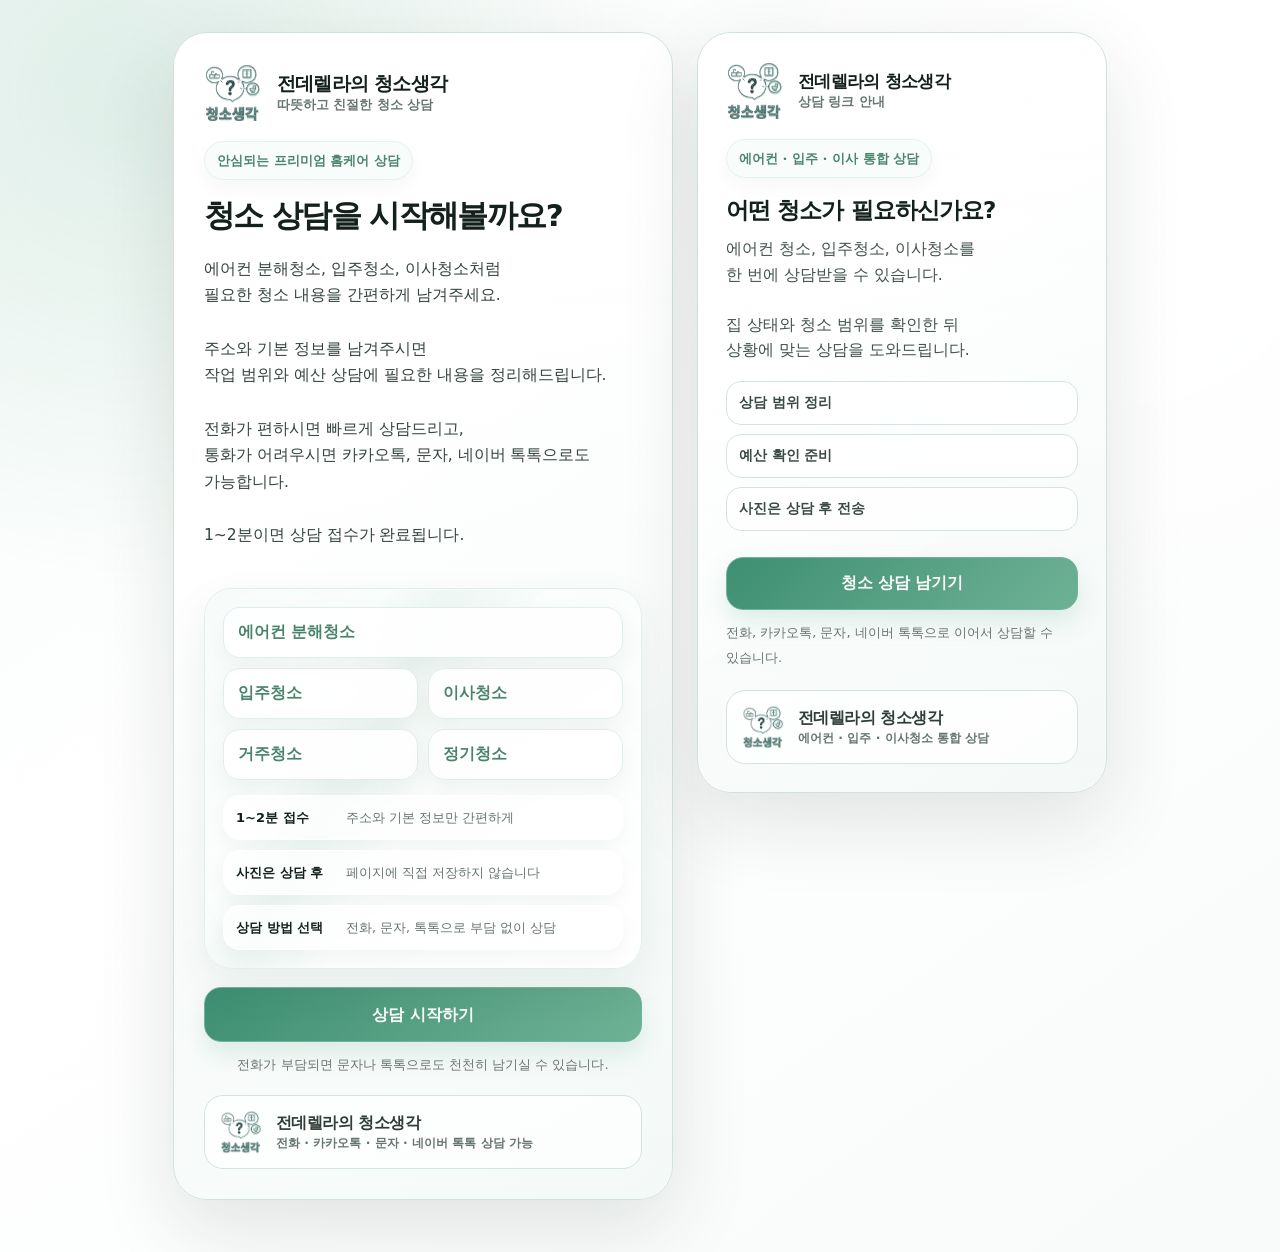
==== index.html @ 79b865c8 "Add Google Sheets lead intake webhook" ====
<!doctype html><html lang="ko"><head><meta charset="utf-8"><meta name="viewport" content="width=device-width,initial-scale=1"><title>라비 상담 링크</title><link rel="stylesheet" href="styles.css?v=20260610-lead-webhook"></head><body><div class="tabs"><button data-co="zendella">전데렐라</button><button data-co="tsunami">쓰나미</button><button data-co="sampleCompany">샘플</button></div><main class="wrap"><section id="app" class="card"></section><aside id="blog" class="blog"></aside></main><div id="modal" class="modal hide"></div><script src="company-settings.js?v=20260610-lead-webhook"></script><script src="app.js?v=20260610-lead-webhook"></script></body></html>
---- styles.css ----
:root{
  --main:#5EA98A;
  --sub:#F5FBF8;
  --btn:#3F9477;
  --ink:#14201b;
  --soft-ink:#2f3b35;
  --muted:#68756f;
  --line:#e4ece8;
  --paper:#ffffff;
  --wash:#fbfdfc;
  --shadow:0 28px 80px rgba(22,44,36,.12);
  --soft-shadow:0 16px 38px rgba(22,44,36,.08);
  font-family:-apple-system,BlinkMacSystemFont,"Pretendard","Noto Sans KR",system-ui,sans-serif;
}
*{box-sizing:border-box}
html{background:#f7fbf9}
body{margin:0;min-height:100vh;color:var(--ink);font-size:15.5px;line-height:1.62;background:
  radial-gradient(circle at 10% 8%,color-mix(in srgb,var(--main) 16%,transparent),transparent 30%),
  radial-gradient(circle at 88% 16%,rgba(255,255,255,.95),transparent 28%),
  linear-gradient(145deg,color-mix(in srgb,var(--sub) 86%,#fff),#fff 44%,#f8fbfa 100%);overflow-x:hidden}
body:before{content:"";position:fixed;inset:-20%;pointer-events:none;background:linear-gradient(115deg,transparent 0 30%,rgba(255,255,255,.5) 42%,transparent 55%);opacity:.45;animation:ambientDrift 14s ease-in-out infinite alternate}
button,input,textarea{font:inherit}button,a{touch-action:manipulation}a{text-decoration:none;color:inherit}.hide{display:none!important}.customer-mode .tabs{display:none}
.tabs{position:sticky;top:0;z-index:10;display:flex;gap:8px;justify-content:center;padding:12px;background:rgba(255,255,255,.78);backdrop-filter:blur(18px);border-bottom:1px solid rgba(255,255,255,.72)}
.tabs button{border:1px solid var(--line);background:#fff;border-radius:999px;padding:9px 15px;color:var(--muted);font-weight:760;cursor:pointer;transition:.22s ease}.tabs button.on,.tabs button:hover{background:var(--main);border-color:var(--main);color:#fff;box-shadow:0 10px 24px color-mix(in srgb,var(--main) 20%,transparent)}
.wrap{position:relative;width:min(100%,1060px);margin:0 auto;display:grid;grid-template-columns:minmax(340px,500px) minmax(300px,410px);gap:24px;justify-content:center;align-items:start;padding:32px 18px 52px}
.card,.blog{position:relative;background:linear-gradient(180deg,rgba(255,255,255,.98),rgba(255,255,255,.92));border:1px solid color-mix(in srgb,var(--main) 15%,var(--line));border-radius:34px;box-shadow:var(--shadow);overflow:hidden;transition:transform .28s ease,box-shadow .28s ease,border-color .28s ease}.card:before,.blog:before{content:"";position:absolute;inset:0;border-radius:inherit;pointer-events:none;background:linear-gradient(145deg,rgba(255,255,255,.85),transparent 32%,color-mix(in srgb,var(--main) 7%,transparent) 100%)}.card:hover,.blog:hover{transform:translateY(-4px);box-shadow:0 34px 90px rgba(22,44,36,.16);border-color:color-mix(in srgb,var(--main) 28%,var(--line))}
.card{min-height:720px;padding:30px;display:flex;flex-direction:column}.blog{padding:28px;position:sticky;top:28px}
.logo{width:54px;height:54px;border-radius:18px;background:linear-gradient(135deg,color-mix(in srgb,var(--main) 86%,#fff),var(--btn));display:grid;place-items:center;color:#fff;font-size:23px;font-weight:760;letter-spacing:-.04em;box-shadow:0 12px 24px color-mix(in srgb,var(--main) 16%,transparent),inset 0 1px 0 rgba(255,255,255,.42);overflow:hidden;flex:0 0 auto}.logo.has-image{width:62px;height:62px;border-radius:0;background:transparent;padding:0;border:0;box-shadow:none;overflow:visible}.logo.logo-tsunami.has-image{width:68px;height:68px}.logo.logo-zendella.has-image{width:60px;height:60px}.logo img{width:100%;height:100%;object-fit:contain;display:block}.brand .logo,.step-brand .logo,.brand-footer .logo{align-self:center}.brand-footer{position:relative;z-index:1;margin-top:20px;padding:14px 15px;border-radius:19px;background:rgba(255,255,255,.72);border:1px solid color-mix(in srgb,var(--main) 12%,var(--line));display:flex;align-items:center;gap:12px;color:#2f3d36;min-height:74px}.logo.footer-logo{width:46px;height:46px;border-radius:0;padding:0;overflow:visible}.logo.logo-tsunami.footer-logo{width:54px;height:54px}.logo.logo-zendella.footer-logo{width:44px;height:44px}.brand-copy{min-width:0;display:flex;flex-direction:column;justify-content:center;gap:3px;line-height:1.15}.brand-footer .brand-copy{gap:2px}.brand-footer span{display:block;font-weight:780;letter-spacing:-.035em;font-size:16px;line-height:1.16}.brand-footer small{display:block;color:var(--muted);font-weight:610;font-size:12.4px;line-height:1.22;margin-top:0}
.brand,.step-brand{position:relative;z-index:1;display:flex;align-items:center;gap:13px;min-width:0}.brand>div,.step-brand>div{min-width:0}.brand b,.step-brand b{display:block;font-size:18px;font-weight:780;letter-spacing:-.04em;line-height:1.12;white-space:nowrap}.brand small,.step-brand small{display:block;color:var(--muted);font-weight:610;font-size:12.5px;line-height:1.22;margin-top:0;white-space:nowrap}.hero-brand{margin-bottom:18px}.hero-brand b{font-size:18.8px;font-weight:800}.cta-brand{gap:12px;margin-bottom:18px}.cta-brand b{font-size:17px}.step-brand{margin-bottom:16px;padding-bottom:15px;border-bottom:1px solid color-mix(in srgb,var(--main) 10%,var(--line))}.step-brand .logo{width:50px;height:50px;border-radius:0;font-size:18px}.step-brand .logo.logo-tsunami.has-image{width:58px;height:58px}.step-brand .logo.logo-zendella.has-image{width:50px;height:50px}.step-brand .logo:not(.has-image){width:43px;border-radius:15px}.complete-brand{margin-bottom:10px}.complete-brand b{font-size:18px}.logo-tsunami+.brand-copy b{font-size:19px;font-weight:810;letter-spacing:-.045em}.cta-brand .logo-tsunami+.brand-copy b{font-size:17.6px}.step-brand .logo-tsunami+.brand-copy b,.complete-brand .logo-tsunami+.brand-copy b{font-size:18.3px}
.hero-kicker,.cta-chip{position:relative;z-index:1;display:inline-flex;align-items:center;width:max-content;max-width:100%;padding:8px 12px;border-radius:999px;background:color-mix(in srgb,var(--sub) 70%,#fff);border:1px solid color-mix(in srgb,var(--main) 16%,#fff);color:color-mix(in srgb,var(--main) 70%,#23312b);font-weight:760;font-size:13px;box-shadow:0 8px 18px rgba(22,44,36,.04);transition:background .26s ease,border-color .26s ease,color .26s ease,transform .26s ease}.hero-kicker:hover,.cta-chip:hover{background:color-mix(in srgb,var(--main) 9%,#fff);border-color:color-mix(in srgb,var(--main) 28%,#fff);color:color-mix(in srgb,var(--main) 78%,#14201b);transform:translateY(-1px)}
h1{position:relative;z-index:1;font-size:31px;line-height:1.18;letter-spacing:-.052em;margin:17px 0 12px;font-weight:760}h2{position:relative;z-index:1;font-size:23px;line-height:1.28;letter-spacing:-.04em;margin:18px 0 12px;font-weight:740}h3{font-size:15px;margin:22px 0 10px;font-weight:760;color:#26352f}p{position:relative;z-index:1;color:#43524b;margin:10px 0 15px;word-break:keep-all}small{color:var(--muted)}.hero-copy{color:#35443d;line-height:1.72}.micro-copy{text-align:center;font-size:13px;color:var(--muted);margin:12px 0 0}
.hero-art{position:relative;z-index:1;margin:24px 0 18px;padding:18px;border-radius:28px;background:linear-gradient(145deg,color-mix(in srgb,var(--sub) 82%,#fff),rgba(255,255,255,.96));border:1px solid color-mix(in srgb,var(--main) 18%,#fff);box-shadow:inset 0 1px 0 rgba(255,255,255,.8),0 18px 45px rgba(21,55,42,.07);overflow:hidden}.air-flow{position:absolute;inset:0;pointer-events:none;background:radial-gradient(ellipse at 20% 20%,rgba(255,255,255,.9),transparent 25%),linear-gradient(120deg,transparent 0 28%,color-mix(in srgb,var(--main) 10%,transparent) 38%,transparent 52%);opacity:.7;animation:airFlow 9s ease-in-out infinite alternate}.service-pills{position:relative;display:grid;grid-template-columns:1fr 1fr;gap:10px}.service-pills span:first-child{grid-column:1/-1}.service-pills span{display:block;padding:12px 14px;border-radius:17px;background:rgba(255,255,255,.92);border:1px solid color-mix(in srgb,var(--main) 20%,#fff);font-weight:760;color:color-mix(in srgb,var(--main) 72%,#14201b);box-shadow:0 10px 24px rgba(20,50,36,.055);animation:softFloat 4.8s ease-in-out infinite;transition:background .26s ease,border-color .26s ease,color .26s ease,transform .26s ease}.service-pills span:hover{background:color-mix(in srgb,var(--main) 8%,#fff);border-color:color-mix(in srgb,var(--main) 32%,#fff);color:color-mix(in srgb,var(--main) 82%,#14201b);transform:translateY(-2px)}.service-pills span:nth-child(2n){animation-delay:.5s}.service-pills span:nth-child(3n){animation-delay:1s}
.trust-panel{position:relative;display:grid;gap:10px;margin-top:15px}.trust-panel div{display:grid;grid-template-columns:102px 1fr;gap:8px;align-items:center;padding:11px 12px;border-radius:17px;background:rgba(255,255,255,.74);border:1px solid rgba(255,255,255,.9);box-shadow:0 8px 20px rgba(20,50,36,.045)}.trust-panel b{font-size:13px}.trust-panel span{color:var(--muted);font-size:12.5px}
.primary,.secondary,.ghost,.chip,.contact-chip,.action{position:relative;border-radius:17px;min-height:50px;padding:13px 18px;font-weight:710;cursor:pointer;transition:transform .2s ease,box-shadow .2s ease,filter .2s ease,background .2s ease,border-color .2s ease,color .2s ease;overflow:hidden}.full{width:100%}.primary,.primary-action{border:1px solid color-mix(in srgb,var(--btn) 72%,#fff);background:linear-gradient(135deg,color-mix(in srgb,var(--btn) 94%,#253b31),color-mix(in srgb,var(--main) 90%,#fff));color:#fff;box-shadow:0 12px 24px color-mix(in srgb,var(--main) 18%,transparent)}.primary:before,.primary-action:before{content:"";position:absolute;inset:-2px;background:linear-gradient(110deg,transparent 0 32%,rgba(255,255,255,.22) 48%,transparent 64%);transform:translateX(-135%);transition:transform .6s ease}.primary:hover:before,.primary-action:hover:before{transform:translateX(135%)}.primary:hover,.primary-action:hover{filter:brightness(1.045);transform:translateY(-1px);box-shadow:0 15px 28px color-mix(in srgb,var(--main) 22%,transparent)}.hero-btn{margin-top:auto;min-height:55px;font-size:15.8px;font-weight:730}.secondary,.secondary-action{background:rgba(255,255,255,.94);color:#22312a;border:1px solid color-mix(in srgb,var(--main) 18%,var(--line));box-shadow:none}.ghost{background:rgba(255,255,255,.68);color:var(--muted);border:1px solid var(--line);box-shadow:none}.secondary:hover,.secondary-action:hover,.ghost:hover{transform:translateY(-1px);box-shadow:0 10px 22px rgba(20,50,36,.065);background:color-mix(in srgb,var(--sub) 48%,#fff);border-color:color-mix(in srgb,var(--main) 30%,var(--line))}
.cta-brand{margin-bottom:18px}.cta-mini-list{position:relative;z-index:1;display:grid;gap:9px;margin:18px 0}.cta-mini-list span{padding:10px 12px;border-radius:15px;background:rgba(255,255,255,.76);border:1px solid color-mix(in srgb,var(--main) 12%,var(--line));color:#3c4a44;font-weight:690;font-size:13.5px}.blog .primary{margin-top:8px}
.topbar{position:relative;z-index:1;display:flex;align-items:center;gap:10px;margin-bottom:18px}.back{width:42px;height:42px;border:1px solid var(--line);background:#fff;border-radius:15px;font-size:28px;color:var(--muted);cursor:pointer;box-shadow:0 8px 18px rgba(20,50,36,.045)}.progress{position:relative;flex:1;height:42px;border-radius:999px;background:#f2f7f4;overflow:hidden;padding:11px 15px;color:var(--muted);font-size:13px;border:1px solid rgba(255,255,255,.8)}.progress b{position:relative;z-index:1;font-weight:710}.progress span{position:absolute;left:0;top:0;bottom:0;background:linear-gradient(90deg,color-mix(in srgb,var(--main) 18%,#fff),color-mix(in srgb,var(--main) 38%,#fff));transition:width .25s ease}
.step{position:relative;z-index:1;flex:1}.step input,.step textarea{width:100%;border:1px solid var(--line);background:rgba(255,255,255,.94);border-radius:19px;padding:15px 16px;outline:none;transition:border-color .2s ease,box-shadow .2s ease,background .2s ease;color:var(--ink)}.step textarea,#admin{min-height:108px;resize:vertical}.step input:focus,.step textarea:focus{border-color:var(--main);background:#fff;box-shadow:0 0 0 4px color-mix(in srgb,var(--main) 14%,transparent)}
.chips{display:grid;grid-template-columns:1fr 1fr;gap:10px}.service-chips{grid-template-columns:1fr}.chip{background:rgba(255,255,255,.9);border:1px solid var(--line);color:#2d3b35;text-align:center;display:flex;align-items:center;gap:7px;justify-content:center;line-height:1.35}.service-chips .chip{min-height:55px;justify-content:flex-start;padding-left:16px;background:linear-gradient(145deg,#fff,color-mix(in srgb,var(--sub) 45%,#fff))}.chip:hover{transform:translateY(-2px);border-color:color-mix(in srgb,var(--main) 34%,var(--line));box-shadow:0 13px 25px rgba(20,50,36,.085)}.chip.sel,.service-chips .chip.sel{background:linear-gradient(135deg,var(--btn),var(--main));border-color:var(--main);color:#fff;box-shadow:0 12px 26px color-mix(in srgb,var(--main) 23%,transparent);animation:selectedPulse .42s ease}.checkmark{display:inline-grid;place-items:center;width:20px;height:20px;border-radius:50%;background:rgba(255,255,255,.22);font-weight:820;font-size:12px}
.hint{margin-top:14px;padding:13px 14px;border-radius:17px;background:color-mix(in srgb,var(--sub) 72%,#fff);color:#52615b;border:1px solid color-mix(in srgb,var(--main) 13%,#fff);font-size:14px}.strong-hint{font-weight:720;color:#26342e}.notice-upload{margin:16px 0;padding:16px;border-radius:19px;background:#fff8ef;border:1px solid #efd9b9;color:#5b4527}.upload-actions{display:grid;grid-template-columns:1fr 1fr;gap:10px}.nav{position:relative;z-index:1;display:grid;grid-template-columns:1fr 1.35fr;gap:10px;margin-top:20px}
.date-picker-card{display:grid;gap:9px;margin:14px 0 10px;padding:14px;border-radius:19px;background:linear-gradient(145deg,#fff,color-mix(in srgb,var(--sub) 58%,#fff));border:1px solid color-mix(in srgb,var(--main) 20%,var(--line));box-shadow:0 10px 22px rgba(20,50,36,.055)}.date-picker-card span{font-weight:760;color:#2d3b35}.date-picker-card input[type="date"]{min-height:50px;border-radius:16px;border:1px solid color-mix(in srgb,var(--main) 24%,var(--line));background:#fff;padding:12px 14px;color:var(--ink);font-weight:760;cursor:pointer}.date-picker-card input[type="date"]:focus{border-color:var(--main);box-shadow:0 0 0 4px color-mix(in srgb,var(--main) 14%,transparent)}.selected-date{margin:8px 0 14px;padding:12px 14px;border-radius:16px;background:color-mix(in srgb,var(--main) 10%,#fff);border:1px solid color-mix(in srgb,var(--main) 18%,#fff);color:color-mix(in srgb,var(--main) 72%,#14201b);font-weight:780}.selected-date.muted-date{color:var(--muted);font-weight:690;background:rgba(255,255,255,.76)}
.schedule-subtitle{margin:18px 0 10px}.time-chips{margin-bottom:12px}.contact-choices{display:grid;grid-template-columns:1fr 1fr;gap:10px}.contact-chip{background:rgba(255,255,255,.95);border:1px solid color-mix(in srgb,var(--main) 12%,var(--line));color:#2d3b35;display:flex;align-items:center;justify-content:center;gap:7px;text-align:center;line-height:1.25;box-shadow:none}.contact-chip span:not(.checkmark){font-weight:710}.contact-chip small{display:block;margin-left:2px;font-size:11.8px;font-weight:620;color:color-mix(in srgb,var(--main) 58%,var(--muted))}.contact-chip.phone{grid-column:1/-1;min-height:56px;background:rgba(255,255,255,.98);border-color:color-mix(in srgb,var(--main) 26%,var(--line));color:color-mix(in srgb,var(--main) 74%,#18241f)}.contact-chip:hover{background:color-mix(in srgb,var(--sub) 42%,#fff);border-color:color-mix(in srgb,var(--main) 28%,var(--line));transform:translateY(-1px)}.contact-chip.sel{background:color-mix(in srgb,var(--main) 9%,#fff);border-color:color-mix(in srgb,var(--main) 50%,var(--line));color:color-mix(in srgb,var(--main) 76%,#14201b);box-shadow:0 8px 18px color-mix(in srgb,var(--main) 9%,transparent);animation:selectedPulse .42s ease}.contact-chip.sel .checkmark{background:var(--main);color:#fff}.quick-contact{display:grid;grid-template-columns:1fr 1fr;gap:9px;margin:14px 0}.quick-contact a{display:flex;align-items:center;justify-content:center;min-height:48px;border-radius:16px;border:1px solid color-mix(in srgb,var(--main) 17%,var(--line));font-weight:690;background:#fff;color:#22312a;transition:.2s ease}.quick-contact a:hover{transform:translateY(-1px);background:color-mix(in srgb,var(--sub) 44%,#fff);box-shadow:0 9px 20px rgba(20,50,36,.06)}.quick-contact-main{grid-column:1/-1;background:linear-gradient(135deg,color-mix(in srgb,var(--btn) 94%,#253b31),color-mix(in srgb,var(--main) 90%,#fff))!important;color:#fff!important;border:1px solid color-mix(in srgb,var(--btn) 72%,#fff)!important;box-shadow:0 12px 24px color-mix(in srgb,var(--main) 17%,transparent)!important;font-weight:730}.disabled{opacity:.44;pointer-events:none;filter:grayscale(.18)}
.complete{position:relative;z-index:1;padding-bottom:10px}.summary{display:grid;gap:10px;margin:14px 0}.summary div{display:grid;grid-template-columns:120px 1fr;gap:10px;background:rgba(255,255,255,.86);border:1px solid var(--line);border-radius:17px;padding:12px}.summary b{color:var(--muted);font-weight:690}.summary span{font-weight:710;color:#18241f}.actions{display:grid;gap:9px;margin:18px 0}.action{display:flex;align-items:center;justify-content:center;text-align:center}.secondary-action{min-height:48px}.phone-action{font-size:16.4px;min-height:58px;font-weight:740}.copy-area{display:flex;justify-content:center;margin:10px 0 4px}.copy-button{min-height:38px;padding:8px 13px;border-radius:999px;font-size:12.8px;font-weight:650;color:var(--muted);background:rgba(255,255,255,.5)}#adminHidden.admin-hidden,#admin.admin-hidden{position:absolute;left:-9999px;width:1px;height:1px;opacity:0;pointer-events:none}.summary-panel{margin-top:12px}.summary-panel textarea{width:100%;min-height:180px;border:1px solid var(--line);border-radius:17px;padding:13px;background:#fff;color:#26352f}.action small{display:block;margin-top:3px;font-size:11.5px;color:var(--muted);font-weight:620}.important-photo{padding:13px 14px;border-radius:17px;background:#fff4db;border:1px solid #efd39b;color:#5b3e00;font-weight:760;margin-bottom:14px}

.brand,.brand-footer{will-change:transform;animation:brandEnter .42s ease both}.hero-brand{animation-delay:.03s}.cta-brand{animation-delay:.12s}.blog{animation:brandEnter .5s ease .08s both}.brand:not(.step-brand),.brand-footer{transition:transform .28s ease,box-shadow .28s ease,border-color .28s ease,background .28s ease}.brand:not(.step-brand):hover,.brand-footer:hover{transform:translateY(-3px);box-shadow:0 14px 30px color-mix(in srgb,var(--main) 12%,transparent);border-color:color-mix(in srgb,var(--main) 24%,var(--line));background:rgba(255,255,255,.78)}.brand .logo img,.step-brand .logo img,.brand-footer .logo img{animation:logoAirFloat 5.2s ease-in-out infinite;transform-origin:center}.brand .logo-tsunami img,.step-brand .logo-tsunami img,.brand-footer .logo-tsunami img{animation:tsunamiVisibleFloat 3.6s ease-in-out infinite!important}.logo-tsunami.has-image{animation:tsunamiLogoLift 3.6s ease-in-out infinite!important;will-change:transform,filter}.primary,.primary-action,.quick-contact-main{will-change:transform}.secondary,.secondary-action,.ghost,.contact-chip,.quick-contact a,.cta-mini-list span{transition:transform .22s ease,box-shadow .22s ease,background .22s ease,border-color .22s ease,color .22s ease}.cta-mini-list span:hover{background:color-mix(in srgb,var(--main) 7%,#fff);border-color:color-mix(in srgb,var(--main) 24%,var(--line));color:#25352e;transform:translateY(-1px)}
.modal-card{width:min(92vw,540px);max-height:86vh;overflow:auto;background:#fff;border-radius:30px;padding:25px;box-shadow:0 30px 90px rgba(0,0,0,.22)}#modal{position:fixed;inset:0;z-index:99;background:rgba(13,25,20,.38);backdrop-filter:blur(10px);display:grid;place-items:center;padding:18px}.modal-card ol{padding-left:22px}.modal-card li{margin:12px 0;color:#44514b}
@keyframes ambientDrift{from{transform:translateX(-4%) rotate(0deg)}to{transform:translateX(4%) rotate(3deg)}}@keyframes airFlow{from{transform:translateX(-2%);opacity:.55}to{transform:translateX(3%);opacity:.82}}@keyframes softFloat{0%,100%{transform:translateY(0)}50%{transform:translateY(-3px)}}@keyframes selectedPulse{0%{transform:scale(.98)}60%{transform:scale(1.015)}100%{transform:scale(1)}}@keyframes brandEnter{from{opacity:0;transform:translateY(8px)}to{opacity:1;transform:translateY(0)}}@keyframes logoAirFloat{0%,100%{transform:translateY(0)}50%{transform:translateY(-1.6px)}}@keyframes logoWaveFloat{0%,100%{transform:translateY(0) translateX(0)}50%{transform:translateY(-1.8px) translateX(1.2px)}}@keyframes tsunamiLogoFloat{0%,100%{transform:translateY(0) translateX(0) rotate(0deg)}50%{transform:translateY(-1.8px) translateX(1px) rotate(.35deg)}}@keyframes tsunamiVisibleFloat{0%,100%{transform:translateY(0) translateX(0) scale(1)}50%{transform:translateY(-3.4px) translateX(1.6px) scale(1.018)}}@keyframes tsunamiLogoLift{0%,100%{transform:translateY(0) rotate(0deg);filter:drop-shadow(0 3px 5px color-mix(in srgb,var(--main) 8%,transparent))}50%{transform:translateY(-2.4px) rotate(.45deg);filter:drop-shadow(0 8px 12px color-mix(in srgb,var(--main) 18%,transparent))}}
@media(prefers-reduced-motion:reduce){*,*:before,*:after{animation:none!important;transition:none!important;scroll-behavior:auto!important}.card:hover,.blog:hover,.brand:not(.step-brand):hover,.brand-footer:hover,.primary:hover,.primary-action:hover,.secondary:hover,.secondary-action:hover,.ghost:hover,.chip:hover,.contact-chip:hover,.quick-contact a:hover,.service-pills span:hover,.hero-kicker:hover,.cta-chip:hover{transform:none!important}}@media(max-width:820px){body{font-size:15px}.wrap{grid-template-columns:1fr;width:min(100%,520px);padding:14px 12px 28px;gap:14px}.blog{position:static}.card,.blog{border-radius:27px;padding:22px}.card{min-height:calc(100vh - 28px)}h1{font-size:25px}.step h1,.complete h1{font-size:23px}.service-pills,.chips,.service-chips,.contact-choices,.quick-contact{grid-template-columns:1fr}.service-pills span:first-child,.contact-chip.phone,.quick-contact-main{grid-column:auto}.trust-panel div{grid-template-columns:1fr;gap:2px}.primary,.secondary,.ghost,.chip,.contact-chip,.action{min-height:48px;padding:12px 15px;border-radius:16px}.brand,.step-brand{gap:11px}.brand b,.step-brand b{font-size:17px;line-height:1.12}.hero-brand b{font-size:18px}.logo-tsunami+.brand-copy b{font-size:18.2px}.cta-brand .logo-tsunami+.brand-copy b{font-size:17.2px}.brand small,.step-brand small{font-size:12px;line-height:1.22;white-space:normal}.brand .logo.has-image{width:54px;height:54px}.brand .logo.logo-tsunami.has-image{width:60px;height:60px}.brand .logo.logo-zendella.has-image{width:52px;height:52px}.step-brand .logo.logo-tsunami.has-image{width:54px;height:54px}.step-brand .logo.logo-zendella.has-image{width:48px;height:48px}.brand-footer{min-height:70px;padding:13px 14px;gap:11px}.brand-footer span{font-size:15.2px}.brand-footer small{font-size:12px;line-height:1.22}.logo.logo-tsunami.footer-logo{width:50px;height:50px}.logo.logo-zendella.footer-logo{width:42px;height:42px}.nav{grid-template-columns:1fr;position:sticky;bottom:0;padding-top:14px;background:linear-gradient(180deg,transparent,rgba(255,255,255,.98) 36%)}.summary div{grid-template-columns:1fr;gap:4px}.upload-actions{grid-template-columns:1fr}.hero-copy{font-size:15px}.micro-copy{text-align:left}.blog{display:block}}
@media(max-width:380px){.card,.blog{padding:19px 16px}.logo{width:48px;height:48px}.logo.has-image{width:50px;height:50px}.logo.logo-tsunami.has-image{width:56px;height:56px}.logo.logo-zendella.has-image{width:48px;height:48px}.brand{gap:9px}.brand b{font-size:16px;letter-spacing:-.04em}.hero-brand b{font-size:17px}.logo-tsunami+.brand-copy b{font-size:17.2px}.brand small{font-size:11.8px;line-height:1.2}.brand-footer{gap:9px;padding:12px;min-height:66px}.brand-footer span{font-size:14.6px}.brand-footer small{font-size:11.7px}.logo.logo-tsunami.footer-logo{width:48px;height:48px}.logo.logo-zendella.footer-logo{width:40px;height:40px}h1{font-size:23px}.trust-panel span{font-size:12px}}
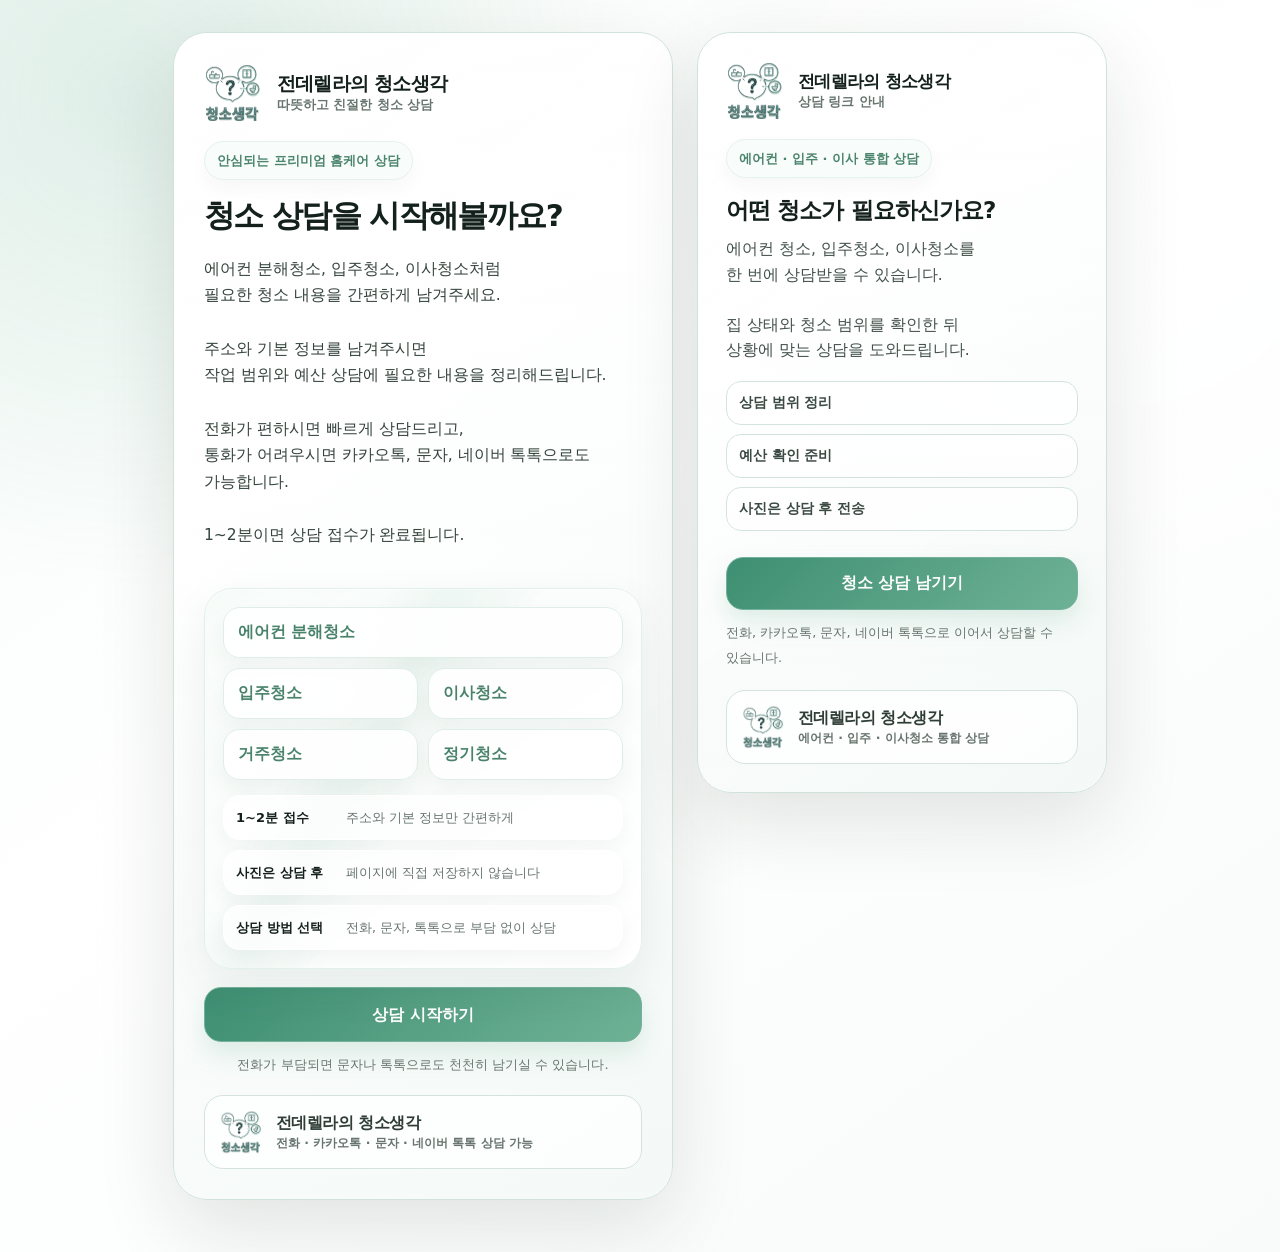
==== commit 33586efc: "Shorten direct SMS consultation draft" ====
--- a/index.html
+++ b/index.html
@@ -1 +1 @@
-<!doctype html><html lang="ko"><head><meta charset="utf-8"><meta name="viewport" content="width=device-width,initial-scale=1"><title>라비 상담 링크</title><link rel="stylesheet" href="styles.css?v=20260610-lead-webhook"></head><body><div class="tabs"><button data-co="zendella">전데렐라</button><button data-co="tsunami">쓰나미</button><button data-co="sampleCompany">샘플</button></div><main class="wrap"><section id="app" class="card"></section><aside id="blog" class="blog"></aside></main><div id="modal" class="modal hide"></div><script src="company-settings.js?v=20260610-lead-webhook"></script><script src="app.js?v=20260610-lead-webhook"></script></body></html>+<!doctype html><html lang="ko"><head><meta charset="utf-8"><meta name="viewport" content="width=device-width,initial-scale=1"><title>라비 상담 링크</title><link rel="stylesheet" href="styles.css?v=20260610-sms-direct-short"></head><body><div class="tabs"><button data-co="zendella">전데렐라</button><button data-co="tsunami">쓰나미</button><button data-co="sampleCompany">샘플</button></div><main class="wrap"><section id="app" class="card"></section><aside id="blog" class="blog"></aside></main><div id="modal" class="modal hide"></div><script src="company-settings.js?v=20260610-sms-direct-short"></script><script src="app.js?v=20260610-sms-direct-short"></script></body></html>
--- a/styles.css
+++ b/styles.css
@@ -39,7 +39,7 @@
 .hint{margin-top:14px;padding:13px 14px;border-radius:17px;background:color-mix(in srgb,var(--sub) 72%,#fff);color:#52615b;border:1px solid color-mix(in srgb,var(--main) 13%,#fff);font-size:14px}.strong-hint{font-weight:720;color:#26342e}.notice-upload{margin:16px 0;padding:16px;border-radius:19px;background:#fff8ef;border:1px solid #efd9b9;color:#5b4527}.upload-actions{display:grid;grid-template-columns:1fr 1fr;gap:10px}.nav{position:relative;z-index:1;display:grid;grid-template-columns:1fr 1.35fr;gap:10px;margin-top:20px}
 .date-picker-card{display:grid;gap:9px;margin:14px 0 10px;padding:14px;border-radius:19px;background:linear-gradient(145deg,#fff,color-mix(in srgb,var(--sub) 58%,#fff));border:1px solid color-mix(in srgb,var(--main) 20%,var(--line));box-shadow:0 10px 22px rgba(20,50,36,.055)}.date-picker-card span{font-weight:760;color:#2d3b35}.date-picker-card input[type="date"]{min-height:50px;border-radius:16px;border:1px solid color-mix(in srgb,var(--main) 24%,var(--line));background:#fff;padding:12px 14px;color:var(--ink);font-weight:760;cursor:pointer}.date-picker-card input[type="date"]:focus{border-color:var(--main);box-shadow:0 0 0 4px color-mix(in srgb,var(--main) 14%,transparent)}.selected-date{margin:8px 0 14px;padding:12px 14px;border-radius:16px;background:color-mix(in srgb,var(--main) 10%,#fff);border:1px solid color-mix(in srgb,var(--main) 18%,#fff);color:color-mix(in srgb,var(--main) 72%,#14201b);font-weight:780}.selected-date.muted-date{color:var(--muted);font-weight:690;background:rgba(255,255,255,.76)}
 .schedule-subtitle{margin:18px 0 10px}.time-chips{margin-bottom:12px}.contact-choices{display:grid;grid-template-columns:1fr 1fr;gap:10px}.contact-chip{background:rgba(255,255,255,.95);border:1px solid color-mix(in srgb,var(--main) 12%,var(--line));color:#2d3b35;display:flex;align-items:center;justify-content:center;gap:7px;text-align:center;line-height:1.25;box-shadow:none}.contact-chip span:not(.checkmark){font-weight:710}.contact-chip small{display:block;margin-left:2px;font-size:11.8px;font-weight:620;color:color-mix(in srgb,var(--main) 58%,var(--muted))}.contact-chip.phone{grid-column:1/-1;min-height:56px;background:rgba(255,255,255,.98);border-color:color-mix(in srgb,var(--main) 26%,var(--line));color:color-mix(in srgb,var(--main) 74%,#18241f)}.contact-chip:hover{background:color-mix(in srgb,var(--sub) 42%,#fff);border-color:color-mix(in srgb,var(--main) 28%,var(--line));transform:translateY(-1px)}.contact-chip.sel{background:color-mix(in srgb,var(--main) 9%,#fff);border-color:color-mix(in srgb,var(--main) 50%,var(--line));color:color-mix(in srgb,var(--main) 76%,#14201b);box-shadow:0 8px 18px color-mix(in srgb,var(--main) 9%,transparent);animation:selectedPulse .42s ease}.contact-chip.sel .checkmark{background:var(--main);color:#fff}.quick-contact{display:grid;grid-template-columns:1fr 1fr;gap:9px;margin:14px 0}.quick-contact a{display:flex;align-items:center;justify-content:center;min-height:48px;border-radius:16px;border:1px solid color-mix(in srgb,var(--main) 17%,var(--line));font-weight:690;background:#fff;color:#22312a;transition:.2s ease}.quick-contact a:hover{transform:translateY(-1px);background:color-mix(in srgb,var(--sub) 44%,#fff);box-shadow:0 9px 20px rgba(20,50,36,.06)}.quick-contact-main{grid-column:1/-1;background:linear-gradient(135deg,color-mix(in srgb,var(--btn) 94%,#253b31),color-mix(in srgb,var(--main) 90%,#fff))!important;color:#fff!important;border:1px solid color-mix(in srgb,var(--btn) 72%,#fff)!important;box-shadow:0 12px 24px color-mix(in srgb,var(--main) 17%,transparent)!important;font-weight:730}.disabled{opacity:.44;pointer-events:none;filter:grayscale(.18)}
-.complete{position:relative;z-index:1;padding-bottom:10px}.summary{display:grid;gap:10px;margin:14px 0}.summary div{display:grid;grid-template-columns:120px 1fr;gap:10px;background:rgba(255,255,255,.86);border:1px solid var(--line);border-radius:17px;padding:12px}.summary b{color:var(--muted);font-weight:690}.summary span{font-weight:710;color:#18241f}.actions{display:grid;gap:9px;margin:18px 0}.action{display:flex;align-items:center;justify-content:center;text-align:center}.secondary-action{min-height:48px}.phone-action{font-size:16.4px;min-height:58px;font-weight:740}.copy-area{display:flex;justify-content:center;margin:10px 0 4px}.copy-button{min-height:38px;padding:8px 13px;border-radius:999px;font-size:12.8px;font-weight:650;color:var(--muted);background:rgba(255,255,255,.5)}#adminHidden.admin-hidden,#admin.admin-hidden{position:absolute;left:-9999px;width:1px;height:1px;opacity:0;pointer-events:none}.summary-panel{margin-top:12px}.summary-panel textarea{width:100%;min-height:180px;border:1px solid var(--line);border-radius:17px;padding:13px;background:#fff;color:#26352f}.action small{display:block;margin-top:3px;font-size:11.5px;color:var(--muted);font-weight:620}.important-photo{padding:13px 14px;border-radius:17px;background:#fff4db;border:1px solid #efd39b;color:#5b3e00;font-weight:760;margin-bottom:14px}
+.complete{position:relative;z-index:1;padding-bottom:10px}.summary{display:grid;gap:10px;margin:14px 0}.summary div{display:grid;grid-template-columns:120px 1fr;gap:10px;background:rgba(255,255,255,.86);border:1px solid var(--line);border-radius:17px;padding:12px}.summary b{color:var(--muted);font-weight:690}.summary span{font-weight:710;color:#18241f}.actions{display:grid;gap:9px;margin:18px 0}.action{display:flex;align-items:center;justify-content:center;text-align:center}.sms-help{margin:-2px 2px 6px;padding:10px 12px;border-radius:14px;background:color-mix(in srgb,var(--sub) 56%,#fff);border:1px solid color-mix(in srgb,var(--main) 12%,var(--line));color:var(--muted);font-size:12.8px;line-height:1.45;text-align:center}.secondary-action{min-height:48px}.phone-action{font-size:16.4px;min-height:58px;font-weight:740}.copy-area{display:flex;justify-content:center;margin:10px 0 4px}.copy-button{min-height:38px;padding:8px 13px;border-radius:999px;font-size:12.8px;font-weight:650;color:var(--muted);background:rgba(255,255,255,.5)}#adminHidden.admin-hidden,#admin.admin-hidden{position:absolute;left:-9999px;width:1px;height:1px;opacity:0;pointer-events:none}.summary-panel{margin-top:12px}.summary-panel textarea{width:100%;min-height:180px;border:1px solid var(--line);border-radius:17px;padding:13px;background:#fff;color:#26352f}.action small{display:block;margin-top:3px;font-size:11.5px;color:var(--muted);font-weight:620}.important-photo{padding:13px 14px;border-radius:17px;background:#fff4db;border:1px solid #efd39b;color:#5b3e00;font-weight:760;margin-bottom:14px}
 
 .brand,.brand-footer{will-change:transform;animation:brandEnter .42s ease both}.hero-brand{animation-delay:.03s}.cta-brand{animation-delay:.12s}.blog{animation:brandEnter .5s ease .08s both}.brand:not(.step-brand),.brand-footer{transition:transform .28s ease,box-shadow .28s ease,border-color .28s ease,background .28s ease}.brand:not(.step-brand):hover,.brand-footer:hover{transform:translateY(-3px);box-shadow:0 14px 30px color-mix(in srgb,var(--main) 12%,transparent);border-color:color-mix(in srgb,var(--main) 24%,var(--line));background:rgba(255,255,255,.78)}.brand .logo img,.step-brand .logo img,.brand-footer .logo img{animation:logoAirFloat 5.2s ease-in-out infinite;transform-origin:center}.brand .logo-tsunami img,.step-brand .logo-tsunami img,.brand-footer .logo-tsunami img{animation:tsunamiVisibleFloat 3.6s ease-in-out infinite!important}.logo-tsunami.has-image{animation:tsunamiLogoLift 3.6s ease-in-out infinite!important;will-change:transform,filter}.primary,.primary-action,.quick-contact-main{will-change:transform}.secondary,.secondary-action,.ghost,.contact-chip,.quick-contact a,.cta-mini-list span{transition:transform .22s ease,box-shadow .22s ease,background .22s ease,border-color .22s ease,color .22s ease}.cta-mini-list span:hover{background:color-mix(in srgb,var(--main) 7%,#fff);border-color:color-mix(in srgb,var(--main) 24%,var(--line));color:#25352e;transform:translateY(-1px)}
 .modal-card{width:min(92vw,540px);max-height:86vh;overflow:auto;background:#fff;border-radius:30px;padding:25px;box-shadow:0 30px 90px rgba(0,0,0,.22)}#modal{position:fixed;inset:0;z-index:99;background:rgba(13,25,20,.38);backdrop-filter:blur(10px);display:grid;place-items:center;padding:18px}.modal-card ol{padding-left:22px}.modal-card li{margin:12px 0;color:#44514b}
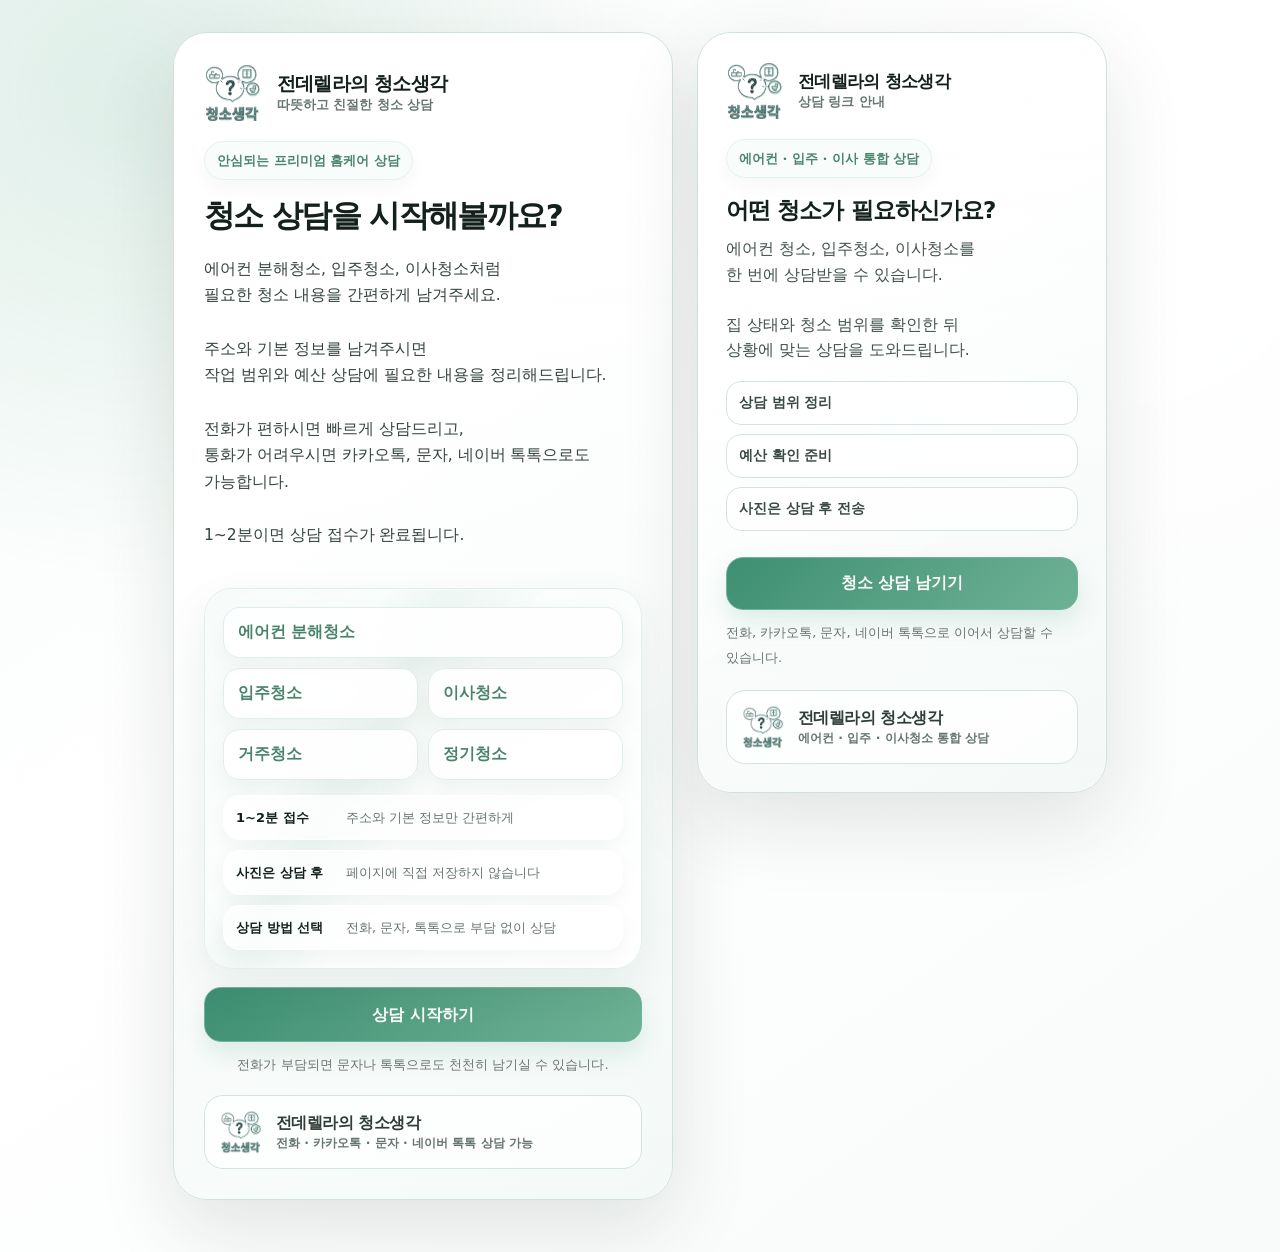
==== commit 78d868dd: "Fix lead submit success detection" ====
--- a/index.html
+++ b/index.html
@@ -1 +1 @@
-<!doctype html><html lang="ko"><head><meta charset="utf-8"><meta name="viewport" content="width=device-width,initial-scale=1"><title>라비 상담 링크</title><link rel="stylesheet" href="styles.css?v=20260610-sms-direct-short"></head><body><div class="tabs"><button data-co="zendella">전데렐라</button><button data-co="tsunami">쓰나미</button><button data-co="sampleCompany">샘플</button></div><main class="wrap"><section id="app" class="card"></section><aside id="blog" class="blog"></aside></main><div id="modal" class="modal hide"></div><script src="company-settings.js?v=20260610-sms-direct-short"></script><script src="app.js?v=20260610-sms-direct-short"></script></body></html>+<!doctype html><html lang="ko"><head><meta charset="utf-8"><meta name="viewport" content="width=device-width,initial-scale=1"><title>라비 상담 링크</title><link rel="stylesheet" href="styles.css?v=20260610-sms-direct-short"></head><body><div class="tabs"><button data-co="zendella">전데렐라</button><button data-co="tsunami">쓰나미</button><button data-co="sampleCompany">샘플</button></div><main class="wrap"><section id="app" class="card"></section><aside id="blog" class="blog"></aside></main><div id="modal" class="modal hide"></div><script src="company-settings.js?v=20260611-lead-webhook"></script><script src="app.js?v=20260611-beacon-submit"></script></body></html>
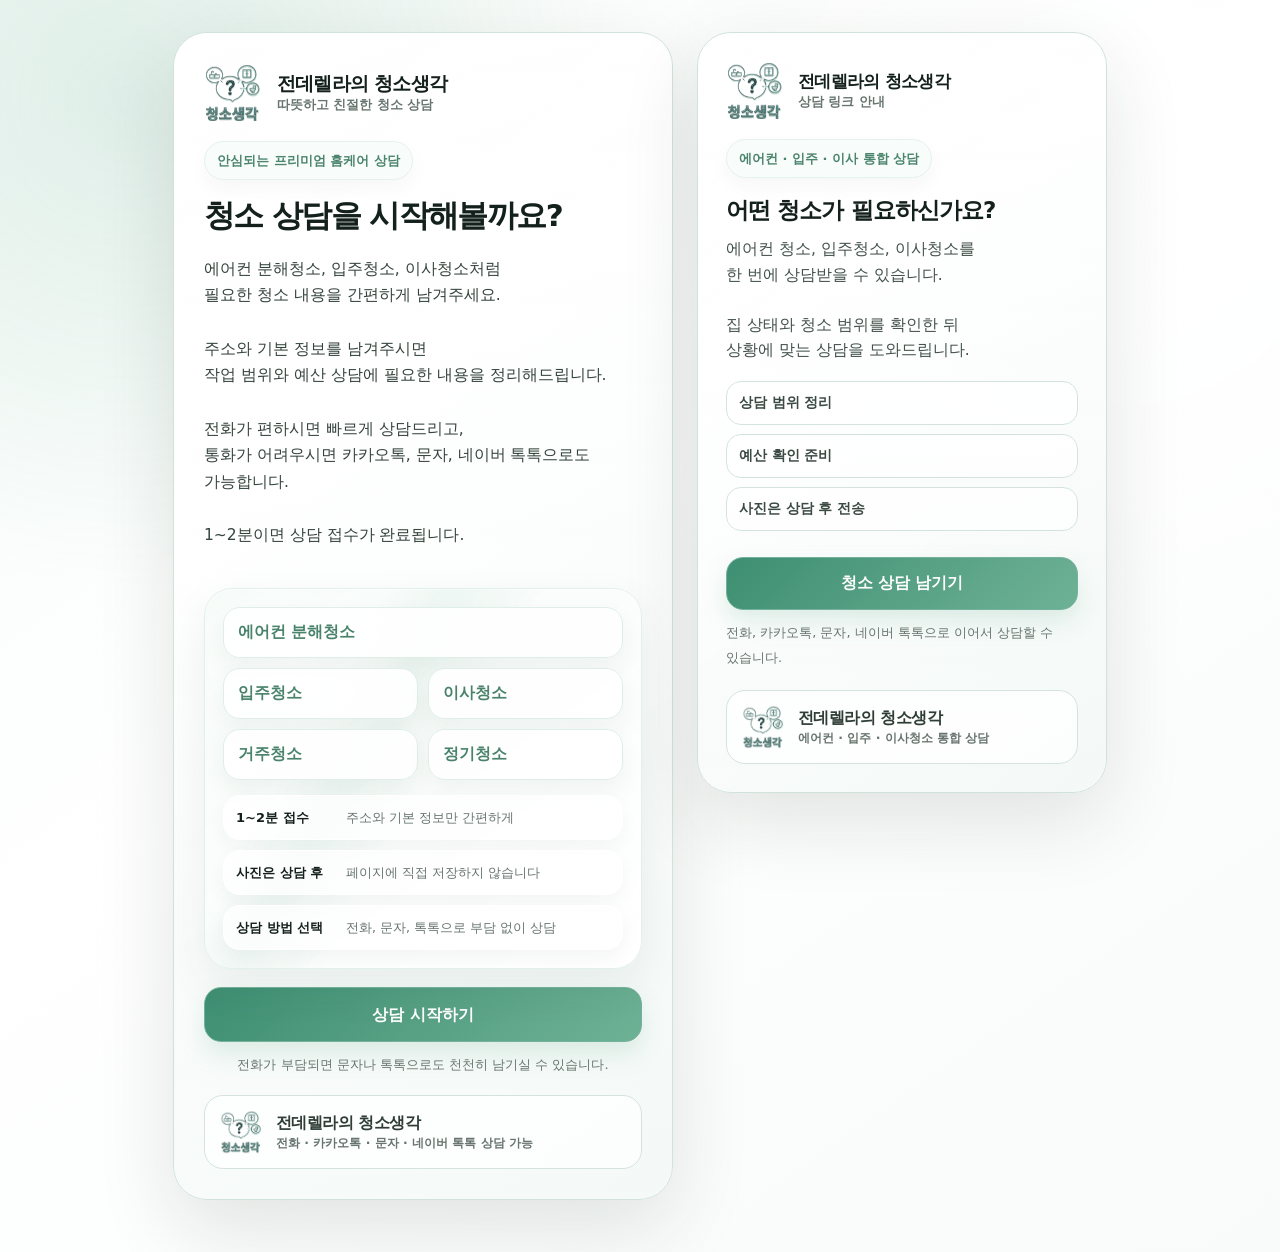
==== commit 6241a7be: "Update lead webhook Web App URL" ====
--- a/index.html
+++ b/index.html
@@ -1 +1 @@
-<!doctype html><html lang="ko"><head><meta charset="utf-8"><meta name="viewport" content="width=device-width,initial-scale=1"><title>라비 상담 링크</title><link rel="stylesheet" href="styles.css?v=20260610-sms-direct-short"></head><body><div class="tabs"><button data-co="zendella">전데렐라</button><button data-co="tsunami">쓰나미</button><button data-co="sampleCompany">샘플</button></div><main class="wrap"><section id="app" class="card"></section><aside id="blog" class="blog"></aside></main><div id="modal" class="modal hide"></div><script src="company-settings.js?v=20260611-lead-webhook"></script><script src="app.js?v=20260611-beacon-submit"></script></body></html>+<!doctype html><html lang="ko"><head><meta charset="utf-8"><meta name="viewport" content="width=device-width,initial-scale=1"><title>라비 상담 링크</title><link rel="stylesheet" href="styles.css?v=20260610-sms-direct-short"></head><body><div class="tabs"><button data-co="zendella">전데렐라</button><button data-co="tsunami">쓰나미</button><button data-co="sampleCompany">샘플</button></div><main class="wrap"><section id="app" class="card"></section><aside id="blog" class="blog"></aside></main><div id="modal" class="modal hide"></div><script src="company-settings.js?v=20260611-new-webapp-url"></script><script src="app.js?v=20260611-beacon-submit"></script></body></html>
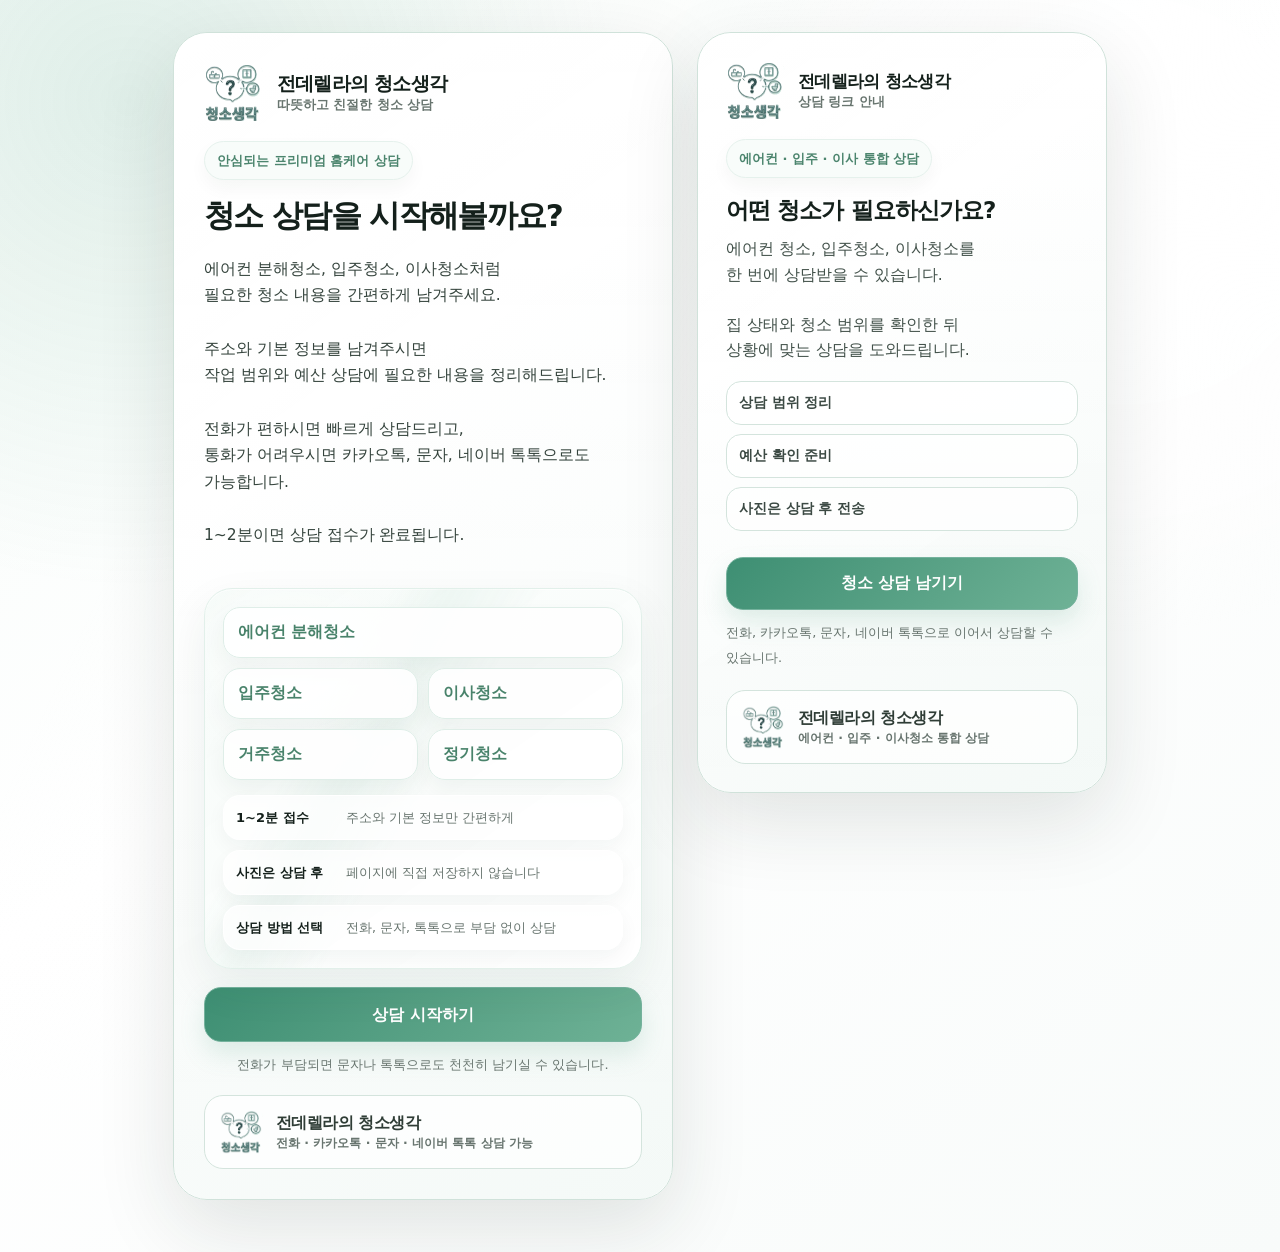
==== commit 117b7e76: "Send full lead payload via fetch" ====
--- a/index.html
+++ b/index.html
@@ -1 +1 @@
-<!doctype html><html lang="ko"><head><meta charset="utf-8"><meta name="viewport" content="width=device-width,initial-scale=1"><title>라비 상담 링크</title><link rel="stylesheet" href="styles.css?v=20260610-sms-direct-short"></head><body><div class="tabs"><button data-co="zendella">전데렐라</button><button data-co="tsunami">쓰나미</button><button data-co="sampleCompany">샘플</button></div><main class="wrap"><section id="app" class="card"></section><aside id="blog" class="blog"></aside></main><div id="modal" class="modal hide"></div><script src="company-settings.js?v=20260611-new-webapp-url"></script><script src="app.js?v=20260611-beacon-submit"></script></body></html>+<!doctype html><html lang="ko"><head><meta charset="utf-8"><meta name="viewport" content="width=device-width,initial-scale=1"><title>라비 상담 링크</title><link rel="stylesheet" href="styles.css?v=20260610-sms-direct-short"></head><body><div class="tabs"><button data-co="zendella">전데렐라</button><button data-co="tsunami">쓰나미</button><button data-co="sampleCompany">샘플</button></div><main class="wrap"><section id="app" class="card"></section><aside id="blog" class="blog"></aside></main><div id="modal" class="modal hide"></div><script src="company-settings.js?v=20260611-new-webapp-url"></script><script src="app.js?v=20260611-fetch-lead-payload"></script></body></html>
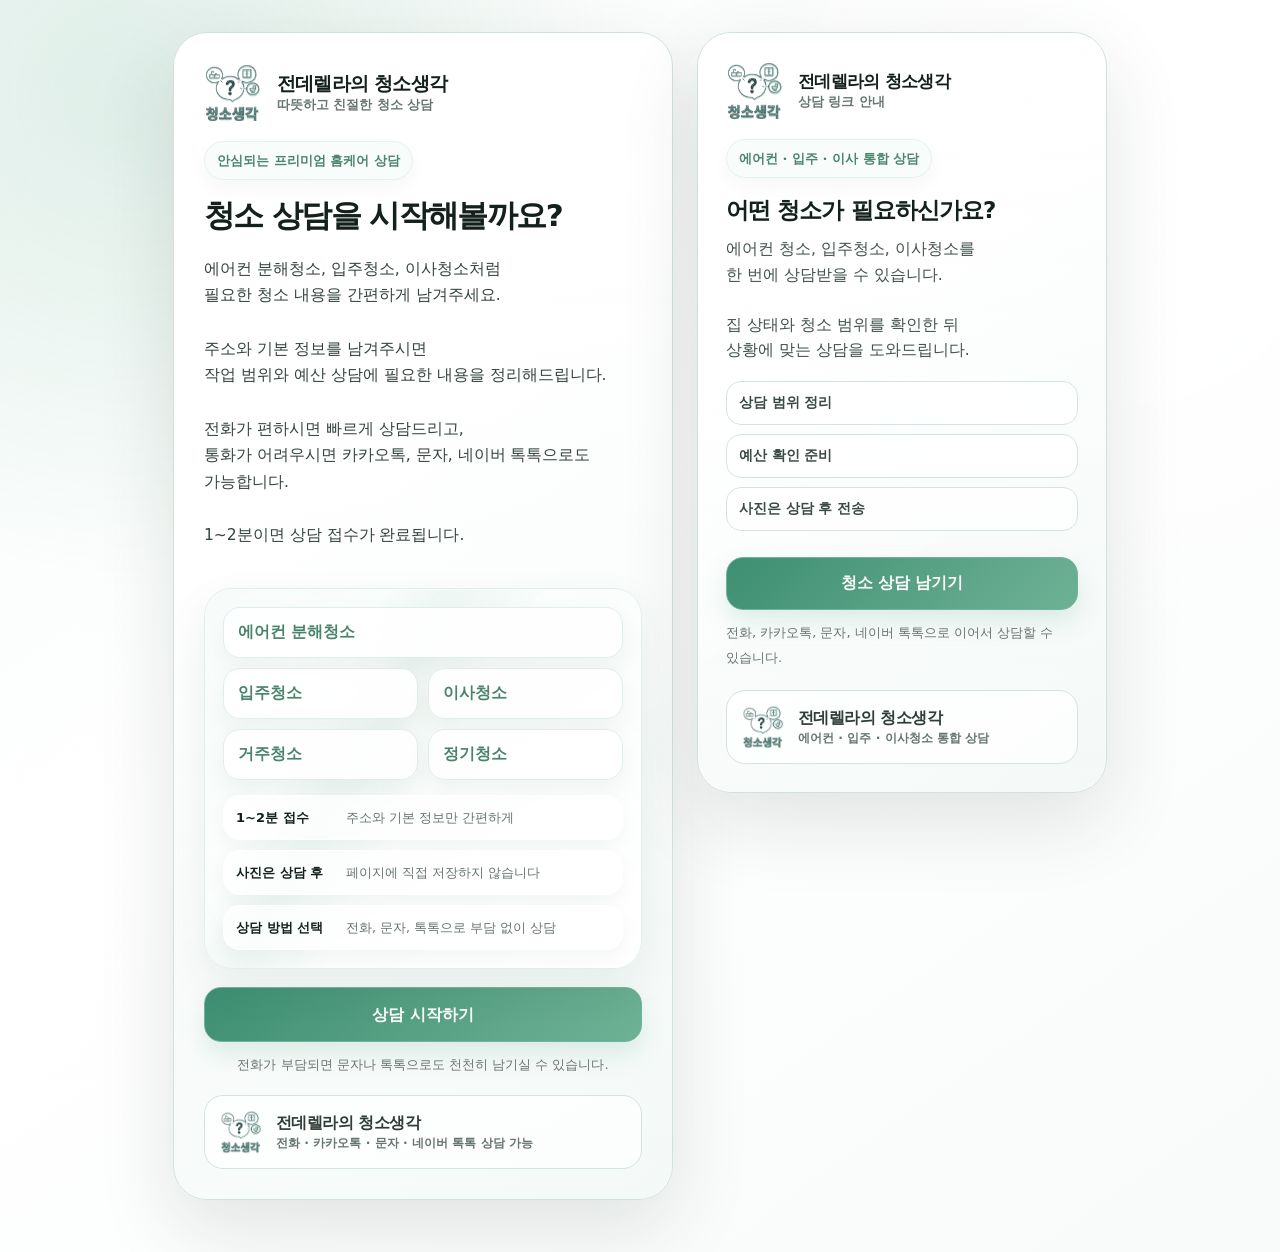
==== commit a48cebd7: "Submit lead payload as form data" ====
--- a/index.html
+++ b/index.html
@@ -1 +1 @@
-<!doctype html><html lang="ko"><head><meta charset="utf-8"><meta name="viewport" content="width=device-width,initial-scale=1"><title>라비 상담 링크</title><link rel="stylesheet" href="styles.css?v=20260610-sms-direct-short"></head><body><div class="tabs"><button data-co="zendella">전데렐라</button><button data-co="tsunami">쓰나미</button><button data-co="sampleCompany">샘플</button></div><main class="wrap"><section id="app" class="card"></section><aside id="blog" class="blog"></aside></main><div id="modal" class="modal hide"></div><script src="company-settings.js?v=20260611-new-webapp-url"></script><script src="app.js?v=20260611-fetch-lead-payload"></script></body></html>+<!doctype html><html lang="ko"><head><meta charset="utf-8"><meta name="viewport" content="width=device-width,initial-scale=1"><title>라비 상담 링크</title><link rel="stylesheet" href="styles.css?v=20260610-sms-direct-short"></head><body><div class="tabs"><button data-co="zendella">전데렐라</button><button data-co="tsunami">쓰나미</button><button data-co="sampleCompany">샘플</button></div><main class="wrap"><section id="app" class="card"></section><aside id="blog" class="blog"></aside></main><div id="modal" class="modal hide"></div><script src="company-settings.js?v=20260611-new-webapp-url"></script><script src="app.js?v=20260611-form-payload"></script></body></html>
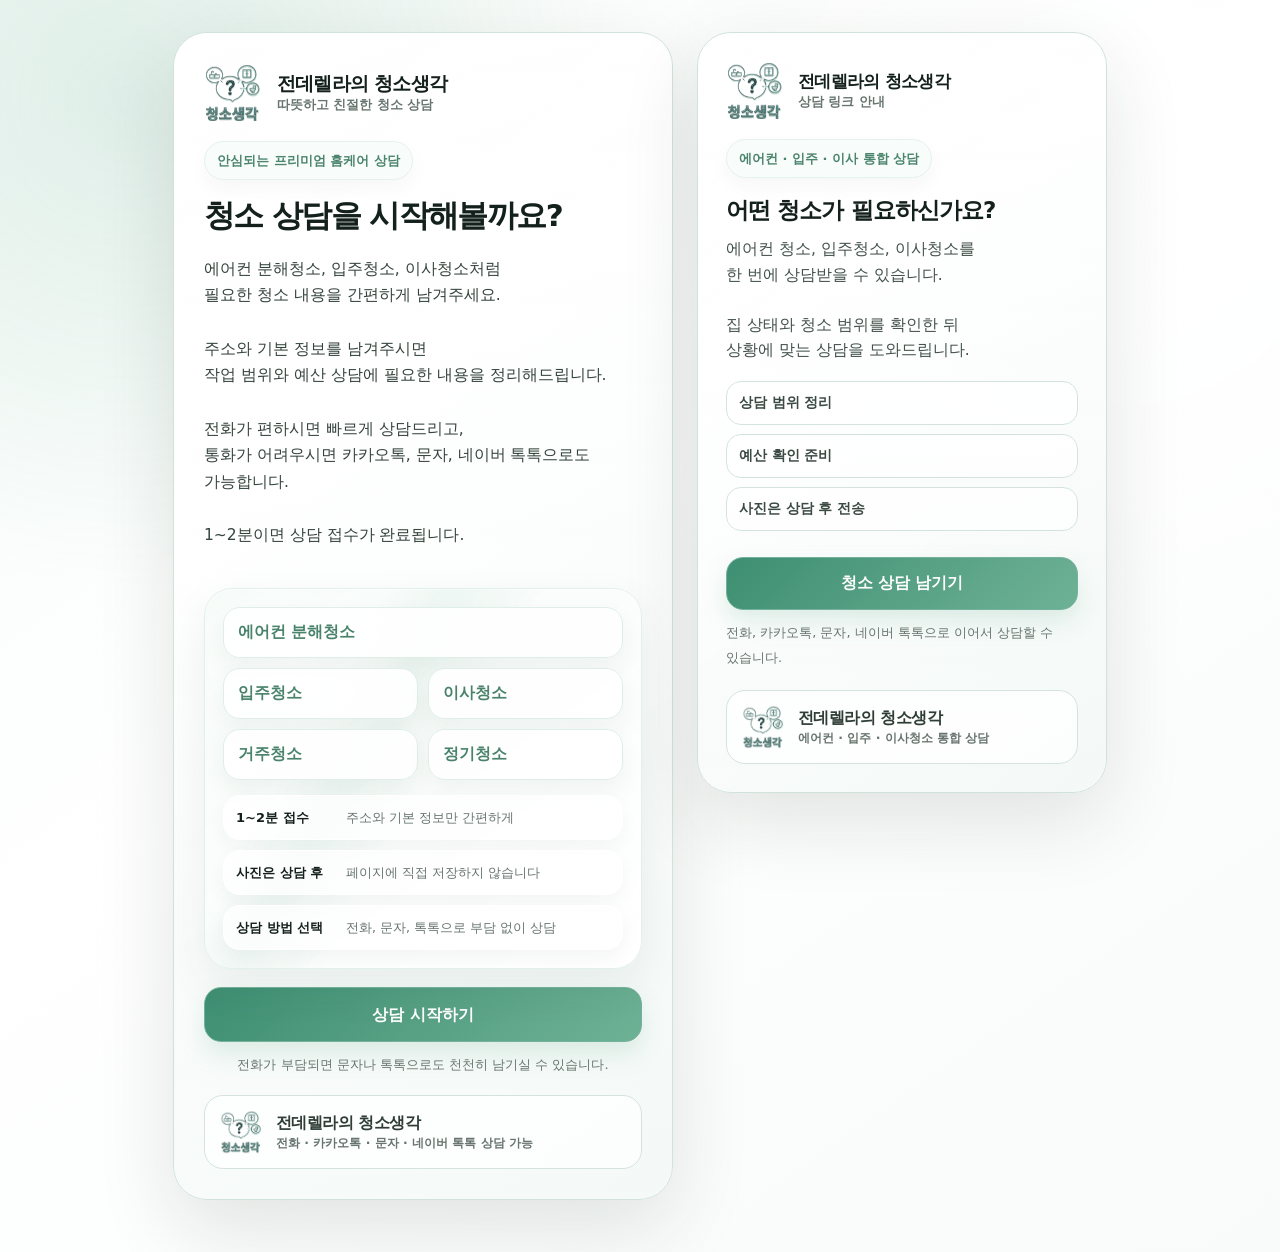
==== commit e1733f3a: "Update lead webhook URL" ====
--- a/index.html
+++ b/index.html
@@ -1 +1 @@
-<!doctype html><html lang="ko"><head><meta charset="utf-8"><meta name="viewport" content="width=device-width,initial-scale=1"><title>라비 상담 링크</title><link rel="stylesheet" href="styles.css?v=20260610-sms-direct-short"></head><body><div class="tabs"><button data-co="zendella">전데렐라</button><button data-co="tsunami">쓰나미</button><button data-co="sampleCompany">샘플</button></div><main class="wrap"><section id="app" class="card"></section><aside id="blog" class="blog"></aside></main><div id="modal" class="modal hide"></div><script src="company-settings.js?v=20260611-new-webapp-url"></script><script src="app.js?v=20260611-form-payload"></script></body></html>+<!doctype html><html lang="ko"><head><meta charset="utf-8"><meta name="viewport" content="width=device-width,initial-scale=1"><title>라비 상담 링크</title><link rel="stylesheet" href="styles.css?v=20260610-sms-direct-short"></head><body><div class="tabs"><button data-co="zendella">전데렐라</button><button data-co="tsunami">쓰나미</button><button data-co="sampleCompany">샘플</button></div><main class="wrap"><section id="app" class="card"></section><aside id="blog" class="blog"></aside></main><div id="modal" class="modal hide"></div><script src="company-settings.js?v=20260611-webapp-url-2"></script><script src="app.js?v=20260611-form-payload"></script></body></html>
